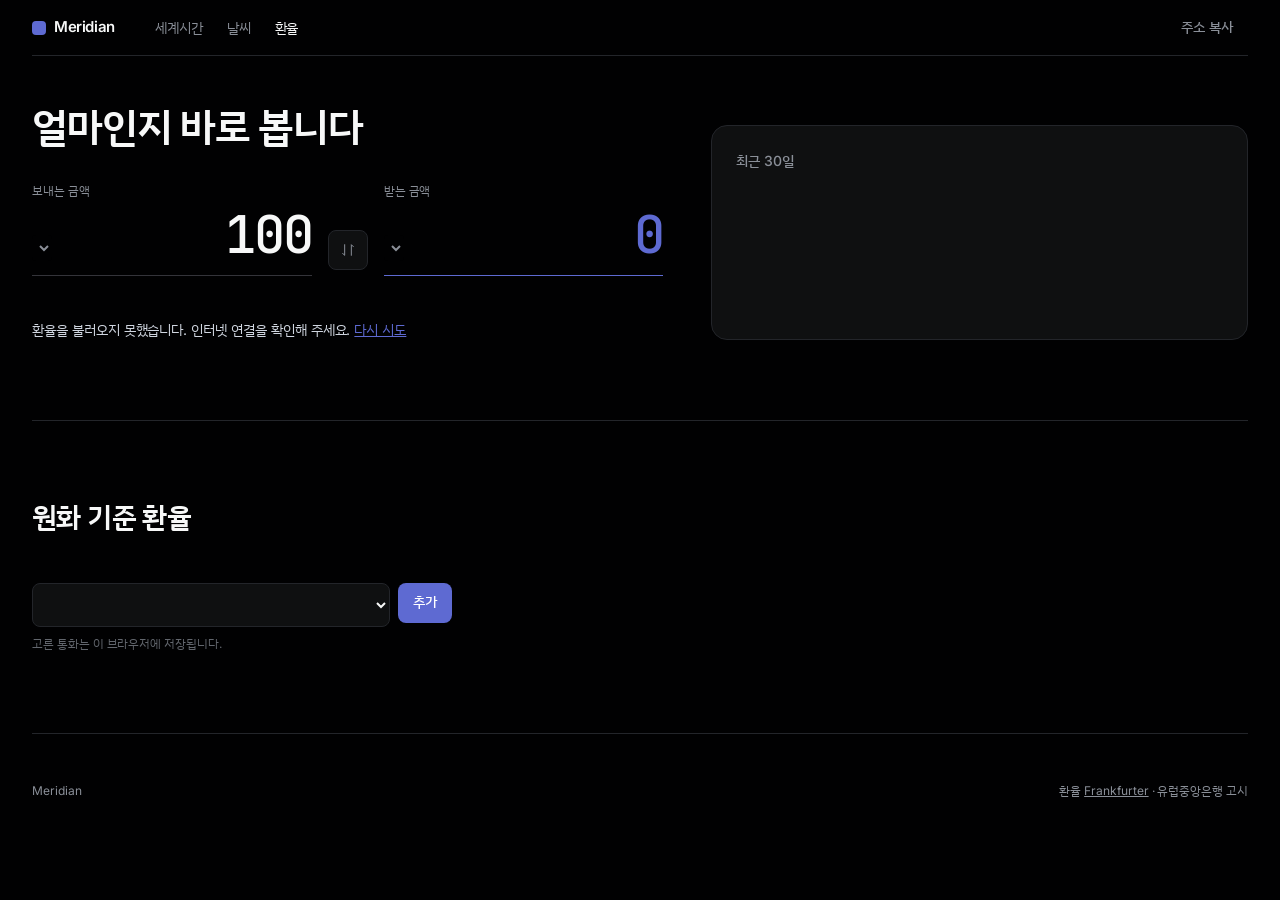
==== exchange.html @ f5de19d2 "Add weather and exchange pages, rebuild world clock on DESIGN.md Turn the single-file world clock in" ====
<!doctype html>
<html lang="ko">
<head>
<meta charset="utf-8">
<meta name="viewport" content="width=device-width, initial-scale=1">
<title>환율 · Meridian</title>
<meta name="description" content="원화 기준 환율과 통화 변환. 유럽중앙은행 고시 기준.">
<meta name="color-scheme" content="dark">
<meta name="theme-color" content="#010102">
<link rel="preconnect" href="https://api.frankfurter.dev" crossorigin>
<link rel="preconnect" href="https://fonts.googleapis.com">
<link rel="preconnect" href="https://fonts.gstatic.com" crossorigin>
<link href="https://fonts.googleapis.com/css2?family=Inter:wght@400;500;600&family=JetBrains+Mono:wght@400;500&family=IBM+Plex+Sans+KR:wght@400;500;600&display=swap" rel="stylesheet">
<link rel="stylesheet" href="meridian.css">
</head>
<body>
<div id="chrome"></div>

<main id="main">
  <div class="wrap">
    <div class="fx-hero fx-split">

      <section aria-labelledby="convHeading">
        <h1 class="t-display" id="convHeading" style="max-width:14ch">얼마인지 바로 봅니다</h1>

        <div class="conv" style="margin-top:var(--sp-xl)">
          <div>
            <label class="field-label" for="fromAmt">보내는 금액</label>
            <div class="leg-field">
              <select id="fromCur" aria-label="보내는 통화"></select>
              <input class="amt mono" id="fromAmt" name="fromAmount" autocomplete="off" spellcheck="false" inputmode="decimal" value="100" aria-labelledby="convHeading">
            </div>
          </div>
          <button type="button" class="swap" id="swap" aria-label="통화 서로 바꾸기"></button>
          <div>
            <label class="field-label" for="toAmt">받는 금액</label>
            <div class="leg-field is-out">
              <select id="toCur" aria-label="받는 통화"></select>
              <input class="amt mono" id="toAmt" name="toAmount" autocomplete="off" spellcheck="false" inputmode="decimal" value="0" aria-label="변환 결과">
            </div>
          </div>
        </div>

        <p class="fx-rate" id="rateLine" aria-live="polite"><span class="skeleton">환율을 불러오는 중…</span></p>
        <p class="fx-asof" id="asOf">&nbsp;</p>
        <p class="error" id="fxError" role="alert" hidden></p>
      </section>

      <section class="trend" aria-labelledby="trendHeading">
        <div class="trend-head">
          <h2 id="trendHeading">최근 30일 <span id="trendPair"></span></h2>
          <span class="trend-now mono" id="trendNow"></span>
        </div>
        <svg id="trendSvg" viewBox="0 0 300 120" preserveAspectRatio="none" role="img"
             aria-labelledby="trendHeading" aria-describedby="trendDesc">
          <polyline id="trendLine" points=""></polyline>
        </svg>
        <p id="trendDesc" class="t-caption" hidden></p>
        <div class="trend-axis"><span id="trendFrom"></span><span id="trendTo"></span></div>
      </section>

    </div>
  </div>

  <div class="wrap">
    <section class="section" aria-labelledby="tableHeading">
      <h2 class="t-headline" id="tableHeading">원화 기준 환율</h2>
      <div class="fx-grid" id="grid"></div>
      <form class="add-row" id="addForm" style="max-width:420px">
        <label class="field-label" for="addCur" hidden>통화 코드</label>
        <select class="input" id="addCur"></select>
        <button type="submit" class="btn btn-primary">추가</button>
      </form>
      <p class="add-hint">고른 통화는 이 브라우저에 저장됩니다.</p>
    </section>
  </div>
</main>

<div id="pagefoot"></div>

<script src="meridian.js"></script>
<script>
(function () {
  'use strict';
  var $ = function (id) { return document.getElementById(id); };

  document.getElementById('chrome').innerHTML = M.nav('환율');
  document.getElementById('pagefoot').innerHTML =
    M.foot('환율 <a href="https://frankfurter.dev/">Frankfurter</a> · 유럽중앙은행 고시');
  $('navActions').innerHTML =
    '<button type="button" class="btn btn-tertiary" id="copyUrl">주소 복사</button>';
  $('swap').innerHTML = M.icon('swap', 16);

  var API = 'https://api.frankfurter.dev/v1/';

  var params = new URLSearchParams(location.search);
  var fromUrl = params.get('v');
  var picks;
  if (fromUrl) {
    picks = fromUrl.split(',').map(function (s) { return s.trim().toUpperCase(); })
                   .filter(function (s) { return /^[A-Z]{3}$/.test(s) && s !== 'KRW'; });
    if (picks.length) M.save('currencies', picks);
  }
  if (!picks || !picks.length) picks = M.load('currencies', M.DEFAULT_CURRENCIES).slice();

  var krwPer = {};   // 통화 1단위당 원화
  var series = {};   // 통화별 30일 시계열 [[날짜, 원화], ...]
  var asOfDate = '';
  var available = [];

  function name(code) { return M.CURRENCY_NAMES[code] || code; }
  function unit(code) { return M.PER_100[code] ? 100 : 1; }
  function label(code) { return name(code) + (M.PER_100[code] ? ' 100' : ''); }

  /* ---------- 변환 ---------- */
  function convert(amount, from, to) {
    var a = from === 'KRW' ? 1 : krwPer[from];
    var b = to === 'KRW' ? 1 : krwPer[to];
    if (!a || !b) return null;
    return amount * a / b;
  }

  function recalc(source) {
    var from = $('fromCur').value, to = $('toCur').value;
    var src = source === 'to' ? $('toAmt') : $('fromAmt');
    var dst = source === 'to' ? $('fromAmt') : $('toAmt');
    var raw = parseFloat(String(src.value).replace(/[^0-9.\-]/g, ''));
    if (isNaN(raw)) { dst.value = ''; return; }
    var v = source === 'to' ? convert(raw, to, from) : convert(raw, from, to);
    if (v === null) return;
    dst.value = M.num(v, v >= 100 ? 0 : 2);
    updateRateLine();
  }

  function updateRateLine() {
    var from = $('fromCur').value, to = $('toCur').value;
    var one = convert(1, from, to);
    if (one === null) return;
    $('rateLine').innerHTML = '1 ' + from + ' = <b>' + M.num(one, M.rateDigits(one)) + '</b> ' + to;
    var p = asOfDate.split('-');
    $('asOf').textContent = '유럽중앙은행 ' + p[0] + '년 ' + (+p[1]) + '월 ' + (+p[2]) + '일 고시 기준';
  }

  /* ---------- 추이 ---------- */
  function drawTrend() {
    var from = $('fromCur').value, to = $('toCur').value;
    var code = from !== 'KRW' ? from : to;
    var rows = series[code];
    $('trendPair').textContent = code + ' / KRW';
    $('trendPair').setAttribute('translate', 'no');
    if (!rows || rows.length < 2) {
      $('trendLine').setAttribute('points', '');
      $('trendNow').textContent = '';
      $('trendFrom').textContent = '';
      $('trendTo').textContent = '';
      $('trendDesc').textContent = code + ' 의 과거 자료가 없습니다.';
      return;
    }
    var vals = rows.map(function (r) { return r[1] * unit(code); });
    $('trendLine').setAttribute('points', M.polyline(vals, 300, 116));
    $('trendNow').textContent = M.num(vals[vals.length - 1], 2);
    $('trendFrom').textContent = rows[0][0].slice(5).replace('-', '.');
    $('trendTo').textContent = rows[rows.length - 1][0].slice(5).replace('-', '.');
    $('trendDesc').textContent = code + ' 대비 원화, ' + rows[0][0] + ' 부터 ' +
      rows[rows.length - 1][0] + ' 까지. 최고 ' + M.num(Math.max.apply(null, vals), 2) +
      ', 최저 ' + M.num(Math.min.apply(null, vals), 2) + '.';
  }

  /* ---------- 카드 ---------- */
  function renderGrid() {
    var lead = $('fromCur').value;
    $('grid').innerHTML = picks.map(function (code) {
      var per = krwPer[code];
      if (!per) return '';
      var v = per * unit(code);
      var rows = series[code] || [];
      var first = rows.length ? rows[0][1] * unit(code) : null;
      var delta = first ? ((v - first) / first * 100) : null;
      var spark = rows.length > 1
        ? '<svg viewBox="0 0 160 40" preserveAspectRatio="none" aria-hidden="true">' +
          '<polyline points="' + M.polyline(rows.map(function (r) { return r[1]; }), 160, 38) + '"/></svg>'
        : '';
      return '<article class="fx-card' + (code === lead ? ' is-lead' : '') + '">' +
        '<div class="top">' +
          '<span class="code" translate="no">' + code + '</span>' +
          '<span class="delta">' + (delta === null ? '' :
            (delta > 0 ? '+' : '') + delta.toFixed(2) + '%') + '</span>' +
        '</div>' +
        '<p class="nm">' + M.escapeHtml(label(code)) + '</p>' +
        '<p class="val">' + M.num(v, 2) + '</p>' +
        '<p class="prev">' + (first === null ? '&nbsp;' : '30일 전 ' + M.num(first, 2)) + '</p>' +
        spark +
        '<button type="button" class="rail-remove" data-remove="' + code +
          '" aria-label="' + code + ' 삭제">' + M.icon('close', 15) + '</button>' +
      '</article>';
    }).join('');
  }

  /* ---------- 선택 목록 ---------- */
  function fillSelects() {
    var all = available.slice();
    if (all.indexOf('KRW') === -1) all.push('KRW');
    all.sort();
    var opts = all.map(function (c) {
      return '<option value="' + c + '">' + c + '</option>';
    }).join('');
    $('fromCur').innerHTML = opts;
    $('toCur').innerHTML = opts;
    $('fromCur').value = picks[0] || 'USD';
    $('toCur').value = 'KRW';

    $('addCur').innerHTML = all.filter(function (c) {
      return c !== 'KRW' && picks.indexOf(c) === -1;
    }).map(function (c) {
      return '<option value="' + c + '">' + c + ' · ' + M.escapeHtml(name(c)) + '</option>';
    }).join('');
  }

  function refreshAll() {
    updateRateLine();
    recalc('from');
    drawTrend();
    renderGrid();
  }

  /* ---------- 이벤트 ---------- */
  $('fromAmt').addEventListener('input', function () { recalc('from'); });
  $('toAmt').addEventListener('input', function () { recalc('to'); });
  $('fromCur').addEventListener('change', function () { recalc('from'); drawTrend(); renderGrid(); });
  $('toCur').addEventListener('change', function () { recalc('from'); drawTrend(); });

  $('swap').addEventListener('click', function () {
    var f = $('fromCur').value;
    $('fromCur').value = $('toCur').value;
    $('toCur').value = f;
    recalc('from'); drawTrend(); renderGrid();
  });

  $('addForm').addEventListener('submit', function (e) {
    e.preventDefault();
    var code = $('addCur').value;
    if (!code || picks.indexOf(code) !== -1) return;
    picks.push(code);
    M.save('currencies', picks);
    loadSeries().then(function () { renderGrid(); fillAddSelect(); });
  });

  $('grid').addEventListener('click', function (e) {
    var btn = e.target.closest('[data-remove]');
    if (!btn) return;
    picks = picks.filter(function (c) { return c !== btn.getAttribute('data-remove'); });
    M.save('currencies', picks);
    renderGrid();
    fillAddSelect();
  });

  function fillAddSelect() {
    var all = available.slice().sort();
    $('addCur').innerHTML = all.filter(function (c) {
      return c !== 'KRW' && picks.indexOf(c) === -1;
    }).map(function (c) {
      return '<option value="' + c + '">' + c + ' · ' + M.escapeHtml(name(c)) + '</option>';
    }).join('');
  }

  $('copyUrl').addEventListener('click', function () {
    var url = location.origin + location.pathname + '?v=' + picks.join(',');
    var btn = this;
    navigator.clipboard.writeText(url).then(function () {
      var old = btn.textContent;
      btn.textContent = '복사했습니다';
      setTimeout(function () { btn.textContent = old; }, 1600);
    }, function () { window.prompt('아래 주소를 복사하세요', url); });
  });

  /* ---------- 로딩 ---------- */
  function iso(d) { return d.toISOString().slice(0, 10); }

  function loadSeries() {
    var end = new Date();
    var begin = new Date(end.getTime() - 30 * 86400000);
    var syms = picks.join(',');
    if (!syms) return Promise.resolve();
    /* ECB 원본 기준통화는 EUR 이다. base=KRW 로 받으면 0.00072 처럼 유효숫자가
       두 자리로 잘려 역수를 취할 때 값이 튀고 그래프가 계단처럼 끊긴다. */
    return M.getJSON(API + iso(begin) + '..' + iso(end) +
                     '?base=EUR&symbols=KRW,' + syms)
      .then(function (d) {
        series = {};
        Object.keys(d.rates).sort().forEach(function (date) {
          var row = d.rates[date];
          var krw = row.KRW;
          if (!krw) return;
          picks.forEach(function (code) {
            var v = (code === 'EUR') ? 1 : row[code];
            if (!v) return;
            (series[code] = series[code] || []).push([date, krw / v]);
          });
        });
      })
      .catch(function () { series = {}; });
  }

  function start() {
    $('fxError').hidden = true;
    Promise.all([
      M.getJSON(API + 'currencies'),
      M.getJSON(API + 'latest?base=EUR')
    ]).then(function (res) {
      available = Object.keys(res[0]);
      asOfDate = res[1].date;
      var eur = res[1].rates, krw = eur.KRW;
      if (!krw) throw new Error('KRW 없음');
      krwPer = { EUR: krw };
      Object.keys(eur).forEach(function (code) {
        if (code !== 'KRW') krwPer[code] = krw / eur[code];
      });
      picks = picks.filter(function (c) { return krwPer[c]; });
      if (!picks.length) picks = M.DEFAULT_CURRENCIES.filter(function (c) { return krwPer[c]; });
      fillSelects();
      fillAddSelect();
      return loadSeries();
    }).then(function () {
      refreshAll();
    }).catch(function () {
      $('fxError').hidden = false;
      $('fxError').innerHTML = '환율을 불러오지 못했습니다. 인터넷 연결을 확인해 주세요. ' +
        '<button type="button" id="retry">다시 시도</button>';
      $('rateLine').textContent = '';
      $('retry').addEventListener('click', start);
    });
  }

  start();
})();
</script>
</body>
</html>
---- meridian.css ----
/* Meridian — 세계시간 · 날씨 · 환율
   Tokens transcribed from DESIGN.md (Linear-design-analysis, version alpha).
   Dark canvas only: DESIGN.md documents no light theme. */

:root{
  /* colors */
  --primary:#5e6ad2; --on-primary:#ffffff; --primary-hover:#828fff; --primary-focus:#5e69d1;
  --ink:#f7f8f8; --ink-muted:#d0d6e0; --ink-subtle:#8a8f98; --ink-tertiary:#62666d;
  --canvas:#010102; --surface-1:#0f1011; --surface-2:#141516; --surface-3:#18191a;
  --hairline:#23252a; --hairline-strong:#34343a; --hairline-tertiary:#3e3e44;

  /* radius */
  --r-xs:4px; --r-sm:6px; --r-md:8px; --r-lg:12px; --r-xl:16px; --r-pill:9999px;

  /* spacing */
  --sp-xxs:4px; --sp-xs:8px; --sp-sm:12px; --sp-md:16px; --sp-lg:24px;
  --sp-xl:32px; --sp-xxl:48px; --sp-section:80px;

  /* type */
  --sans:"Inter","IBM Plex Sans KR",-apple-system,BlinkMacSystemFont,"Segoe UI",
         "Apple SD Gothic Neo","Malgun Gothic",Roboto,sans-serif;
  --mono:"JetBrains Mono",ui-monospace,"SF Mono",Menlo,Consolas,monospace;

  --z-nav:10;
}

*,*::before,*::after{box-sizing:border-box}
[hidden]{display:none !important}
html{
  -webkit-text-size-adjust:100%;
  color-scheme:dark;                 /* 네이티브 컨트롤과 스크롤바를 어둡게 */
  scroll-behavior:smooth;
}
@media (prefers-reduced-motion: reduce){html{scroll-behavior:auto}}
body{
  margin:0;background:var(--canvas);color:var(--ink);
  font-family:var(--sans);font-size:16px;line-height:1.5;letter-spacing:-.05px;
  -webkit-font-smoothing:antialiased;-moz-osx-font-smoothing:grayscale;
}
h1,h2,h3,p{margin:0}
button,input,select{font:inherit;color:inherit}
button,a,input,select,[role="button"]{
  touch-action:manipulation;
  -webkit-tap-highlight-color:rgba(94,106,210,.24);
}

:focus-visible{
  outline:2px solid var(--primary-focus);outline-offset:2px;border-radius:var(--r-xs);
}

/* 고정 헤더에 제목이 가리지 않도록 */
h1,h2,h3,section[id],[id]{scroll-margin-top:72px}

/* 긴 도시 이름과 통화 이름이 칸을 밀어내지 않게 */
.rail-name,.wx-card .nm,.fx-card .nm,.ref-city{overflow-wrap:anywhere}

.skip{
  position:absolute;left:-9999px;top:0;background:var(--surface-2);color:var(--ink);
  padding:10px 14px;border-radius:var(--r-md);z-index:100;
}
.skip:focus{left:var(--sp-xl);top:var(--sp-xs)}

.wrap{
  max-width:1280px;margin:0 auto;
  padding-inline:max(var(--sp-xl), env(safe-area-inset-left), env(safe-area-inset-right));
}

/* 화면에서는 숨기고 보조기기에는 읽히는 제목 */
.sr-only{
  position:absolute;width:1px;height:1px;padding:0;margin:-1px;
  overflow:hidden;clip:rect(0 0 0 0);white-space:nowrap;border:0;
}

/* ---------- type scale (DESIGN.md typography tokens) ---------- */
.t-display{font-size:40px;font-weight:600;line-height:1.15;letter-spacing:-1px;text-wrap:balance}
.t-headline{font-size:28px;font-weight:600;line-height:1.2;letter-spacing:-.6px;text-wrap:balance}
.t-card{font-size:22px;font-weight:500;line-height:1.25;letter-spacing:-.4px;text-wrap:balance}
.t-lead{font-size:18px;font-weight:400;line-height:1.5;letter-spacing:-.1px;color:var(--ink-muted)}
.t-body-sm{font-size:14px;line-height:1.5;color:var(--ink-subtle)}
.t-caption{font-size:12px;line-height:1.4;color:var(--ink-subtle)}
.mono{font-family:var(--mono);font-variant-numeric:tabular-nums}
.measure{max-width:56ch}

/* ---------- nav (top-nav: 56px, canvas, single line) ---------- */
.nav{
  height:56px;display:flex;align-items:center;gap:var(--sp-lg);
  border-bottom:1px solid var(--hairline);font-size:14px;
  position:sticky;top:0;background:var(--canvas);z-index:var(--z-nav);
}
.brand{
  display:flex;align-items:center;gap:var(--sp-xs);
  font-weight:600;font-size:15px;letter-spacing:-.4px;text-decoration:none;color:var(--ink);
}
.brand span{width:14px;height:14px;border-radius:var(--r-xs);background:var(--primary);display:block}
.nav-links{display:flex;gap:var(--sp-lg);margin-left:var(--sp-md)}
.nav-links a{color:var(--ink-subtle);text-decoration:none;padding:4px 0}
.nav-links a:hover{color:var(--ink-muted)}
.nav-links a[aria-current="page"]{color:var(--ink)}
.nav-actions{margin-left:auto;display:flex;gap:var(--sp-xs);align-items:center}

/* ---------- buttons ---------- */
.btn{
  display:inline-flex;align-items:center;justify-content:center;gap:6px;
  font-size:14px;font-weight:500;line-height:1.2;white-space:nowrap;
  min-height:40px;padding:8px 14px;border-radius:var(--r-md);
  border:1px solid transparent;background:none;cursor:pointer;
  transition:background-color .15s ease,border-color .15s ease,color .15s ease;
}
.btn:active{transform:translateY(1px)}
.btn-primary{background:var(--primary);color:var(--on-primary)}
.btn-primary:hover{background:var(--primary-hover)}
.btn-secondary{background:var(--surface-1);color:var(--ink);border-color:var(--hairline)}
.btn-secondary:hover{background:var(--surface-2);border-color:var(--hairline-strong)}
.btn-tertiary{color:var(--ink-subtle)}
.btn-tertiary:hover{color:var(--ink)}
.btn:disabled{color:var(--ink-tertiary);cursor:default;background:var(--surface-1)}
.btn-icon{min-height:40px;width:40px;padding:0}

/* ---------- surfaces ---------- */
.panel{background:var(--surface-1);border:1px solid var(--hairline);border-radius:var(--r-xl);padding:var(--sp-lg)}
.card{background:var(--surface-1);border:1px solid var(--hairline);border-radius:var(--r-lg);padding:var(--sp-lg)}
.badge{
  display:inline-block;background:var(--surface-2);color:var(--ink-muted);
  font-size:12px;line-height:1.4;border-radius:var(--r-pill);padding:3px 10px;
}

/* one 80px rhythm; the rule IS the section boundary, never doubled up */
.section{padding:var(--sp-section) 0;border-top:1px solid var(--hairline)}
.section > h2{margin-bottom:var(--sp-lg)}

/* ---------- inputs ---------- */
.field-label{display:block;font-size:12px;color:var(--ink-subtle);margin-bottom:var(--sp-xs)}
.input{
  width:100%;background:var(--surface-1);color:var(--ink);
  border:1px solid var(--hairline);border-radius:var(--r-md);
  padding:10px 12px;min-height:44px;
}
.input::placeholder{color:var(--ink-tertiary)}
.input:focus-visible{border-color:var(--hairline-strong);outline:2px solid var(--primary-focus);outline-offset:1px}

/* ---------- states ---------- */
.state{color:var(--ink-subtle);font-size:14px}
.state[hidden]{display:none}
.error{color:var(--ink-muted);font-size:14px}
.error a,.error button{color:var(--primary);text-decoration:underline;background:none;border:none;cursor:pointer;padding:0;font-size:inherit}

.skeleton{
  background:var(--surface-2);border-radius:var(--r-xs);
  color:transparent;display:inline-block;min-width:3ch;
}
@media (prefers-reduced-motion: no-preference){
  .skeleton{animation:pulse 1.4s ease-in-out infinite}
  @keyframes pulse{0%,100%{opacity:.45}50%{opacity:.8}}
}

.reveal{opacity:0}
@media (prefers-reduced-motion: no-preference){
  .reveal{animation:rise .45s cubic-bezier(.16,1,.3,1) forwards}
  @keyframes rise{from{opacity:0;transform:translateY(8px)}to{opacity:1;transform:none}}
}
@media (prefers-reduced-motion: reduce){
  .reveal{opacity:1;animation:none}
  *{transition-duration:.01ms !important}
}

/* ---------- footer ---------- */
.foot{
  border-top:1px solid var(--hairline);padding:var(--sp-xxl) 0;
  display:flex;gap:var(--sp-lg);flex-wrap:wrap;align-items:center;
  color:var(--ink-subtle);font-size:12px;
}
.foot a{color:var(--ink-subtle)}
.foot a:hover{color:var(--ink)}
.foot .src{margin-left:auto}

/* ---------- shared: city chips / remove ---------- */
.chiprow{display:flex;flex-wrap:wrap;gap:var(--sp-xs);align-items:center}
.chip{
  display:inline-flex;align-items:center;gap:6px;background:var(--surface-1);
  border:1px solid var(--hairline);border-radius:var(--r-pill);
  padding:5px 6px 5px 12px;font-size:13px;color:var(--ink-muted);min-height:34px;
}
.chip button{
  width:22px;height:22px;border:none;background:none;color:var(--ink-tertiary);
  border-radius:var(--r-pill);cursor:pointer;line-height:1;display:grid;place-items:center;
}
.chip button:hover{color:var(--ink);background:var(--surface-3)}

/* =========================================================
   world time
   ========================================================= */
.hero{padding:var(--sp-xxl) 0 var(--sp-section)}
/* 시계 띠: 왼쪽 시각, 오른쪽 시간 이동. 아래로 도시 패널이 폭 전체를 쓴다. */
.clockbar{
  display:grid;grid-template-columns:minmax(0,1fr) minmax(0,1fr);
  gap:var(--sp-xxl);align-items:end;padding-bottom:var(--sp-xl);
}
.clockbar > section{min-width:0}

.ref-city{font-size:15px;font-weight:500;color:var(--ink-subtle);margin-bottom:var(--sp-sm)}
.clock{
  font-family:var(--mono);font-weight:500;font-variant-numeric:tabular-nums;
  font-size:clamp(60px,8.5vw,104px);line-height:1;letter-spacing:-.05em;margin:0;
}
.clock .sec{font-size:.36em;letter-spacing:-.02em;color:var(--ink-subtle);margin-left:.12em}
.hero-meta{margin-top:var(--sp-lg);display:flex;gap:var(--sp-md);align-items:center;flex-wrap:wrap}
.hero-meta .date{font-size:18px;color:var(--ink-muted)}

.shift{padding-bottom:var(--sp-xs)}
.shift-head{display:flex;align-items:baseline;justify-content:space-between;gap:var(--sp-md)}
.shift-head h2{font-size:14px;font-weight:500;color:var(--ink-subtle)}
/* 한글이 섞이므로 본문 글꼴을 쓴다. mono 는 한글 글리프가 없어 자간이 벌어진다. */
.shift-val{
  display:block;font-size:26px;font-weight:500;line-height:1.25;letter-spacing:-.5px;
  font-variant-numeric:tabular-nums;color:var(--ink-subtle);margin-top:var(--sp-xs);
}
.shift-val.moved{color:var(--primary)}
.shift-reset{
  font-size:13px;color:var(--primary);background:none;border:none;cursor:pointer;
  padding:4px 6px;border-radius:var(--r-sm);
}
.shift-reset:hover:not([disabled]){background:var(--surface-1)}
.shift-reset[disabled]{color:var(--ink-tertiary);cursor:default}

.slider{position:relative;margin-top:var(--sp-md);padding:6px 0}
.slider input[type=range]{
  -webkit-appearance:none;appearance:none;width:100%;height:32px;
  background:transparent;cursor:pointer;display:block;margin:0;
}
.slider input::-webkit-slider-runnable-track{height:1px;background:var(--hairline-strong)}
.slider input::-moz-range-track{height:1px;background:var(--hairline-strong)}
.slider input::-webkit-slider-thumb{
  -webkit-appearance:none;width:14px;height:14px;border-radius:var(--r-pill);
  background:var(--primary);border:none;margin-top:-6.5px;
}
.slider input::-moz-range-thumb{
  width:14px;height:14px;border-radius:var(--r-pill);background:var(--primary);border:none;
}
.slider-ticks{
  display:flex;justify-content:space-between;margin-top:var(--sp-xs);
  font-family:var(--mono);font-size:11px;color:var(--ink-tertiary);
}

/* city rail: 두 열로 깔아 패널이 세로로 길어지지 않게 한다 */
.rail{display:grid;grid-template-columns:repeat(2,minmax(0,1fr));column-gap:var(--sp-xl)}
.rail-row{padding:var(--sp-md) 0;border-bottom:1px solid var(--hairline);min-width:0}
.rail-row:nth-child(-n+2){padding-top:var(--sp-xxs)}
.rail-head{display:flex;align-items:baseline;justify-content:space-between;gap:var(--sp-md)}
.rail-name{font-size:16px;font-weight:500}
.rail-off{font-size:13px;color:var(--ink-subtle);margin-top:3px}
.rail-time{font-family:var(--mono);font-size:22px;font-variant-numeric:tabular-nums;text-align:right}
.rail-day{font-size:12px;color:var(--ink-tertiary);text-align:right;margin-top:3px}
.rail-row.is-ref .rail-name,.rail-row.is-ref .rail-off{color:var(--primary)}
.rail-row .rail-remove{
  width:26px;height:26px;border:none;background:none;color:var(--ink-tertiary);
  border-radius:var(--r-sm);cursor:pointer;opacity:0;transition:opacity .15s ease;
  display:grid;place-items:center;flex:none;
}
.rail-row:hover .rail-remove,.rail-remove:focus-visible{opacity:1}
.rail-remove:hover{color:var(--ink);background:var(--surface-3)}

/* day/night band: 24 real hour cells, sunrise/sunset derived */
.band{display:flex;gap:2px;margin-top:var(--sp-sm)}
.band i{flex:1;height:6px;border-radius:2px;background:#191b1f}
.band i.day{background:#6b7078}
.band i.now{background:var(--primary)}
.band-legend{
  display:flex;justify-content:space-between;margin-top:6px;
  font-size:11px;color:var(--ink-tertiary);
}
.band-legend .mono{font-size:11px}

.add-row{display:flex;gap:var(--sp-xs);align-items:flex-start;margin-top:var(--sp-lg)}
.add-row .input{flex:1}
.add-hint{font-size:12px;color:var(--ink-tertiary);margin-top:var(--sp-xs)}

/* =========================================================
   weather
   ========================================================= */
.wx-hero{padding:var(--sp-xxl) 0 var(--sp-xl)}
.wx-top{display:flex;align-items:center;gap:var(--sp-xl);flex-wrap:wrap}
.wx-temp{
  font-family:var(--mono);font-weight:500;font-variant-numeric:tabular-nums;
  font-size:clamp(60px,8vw,104px);line-height:1;letter-spacing:-.075em;margin:0;
}
.wx-temp .deg{font-size:.46em;color:var(--ink-subtle);letter-spacing:-.02em}
.wx-cond{font-size:28px;font-weight:600;letter-spacing:-.6px}
.wx-place{font-size:15px;color:var(--ink-subtle);margin-top:6px}
.wx-icon{color:var(--ink-muted);flex:none}

.wx-facts{
  display:grid;grid-template-columns:repeat(auto-fit,minmax(120px,1fr));
  gap:var(--sp-lg);margin-top:var(--sp-xl);padding-top:var(--sp-lg);
  border-top:1px solid var(--hairline);
}
.wx-facts dt{font-size:12px;color:var(--ink-subtle)}
.wx-facts dd{font-family:var(--mono);font-size:20px;margin:6px 0 0}

.hours{
  display:flex;gap:var(--sp-xs);overflow-x:auto;padding-bottom:var(--sp-xs);
  scroll-snap-type:x proximity;overscroll-behavior-x:contain;
}
.hour{
  flex:1 0 84px;scroll-snap-align:start;background:var(--surface-1);
  border:1px solid var(--hairline);border-radius:var(--r-lg);
  padding:var(--sp-md) var(--sp-sm);text-align:center;
}
.hour .h{font-family:var(--mono);font-size:12px;color:var(--ink-subtle)}
.hour .i{margin:10px auto;display:block;color:var(--ink-muted)}
.hour .t{font-family:var(--mono);font-size:17px}
.hour.is-now{background:var(--surface-2);border-color:var(--hairline-strong)}
.hour.is-now .h{color:var(--primary)}

.wx-grid{display:grid;grid-template-columns:repeat(3,1fr);gap:var(--sp-md)}
.wx-card{
  background:var(--surface-1);border:1px solid var(--hairline);border-radius:var(--r-lg);
  padding:var(--sp-lg);display:flex;flex-direction:column;gap:var(--sp-md);min-height:168px;
}
.wx-card.span-2{grid-column:span 2}
.wx-card.span-3{grid-column:span 3}
.wx-card .row{display:flex;justify-content:space-between;align-items:flex-start;gap:var(--sp-md)}
.wx-card .nm{font-size:17px;font-weight:500}
.wx-card .sub{font-size:13px;color:var(--ink-subtle);margin-top:4px}
.wx-card .val{font-family:var(--mono);font-size:38px;line-height:1;letter-spacing:-.04em;margin-top:auto}
.wx-card .rng{font-size:13px;color:var(--ink-subtle);margin-top:var(--sp-xs)}

/* =========================================================
   exchange
   ========================================================= */
.fx-hero{padding:var(--sp-xxl) 0 var(--sp-section)}
.fx-split{display:grid;grid-template-columns:minmax(0,1fr) minmax(0,.85fr);gap:var(--sp-xxl);align-items:end}

.conv{display:grid;grid-template-columns:minmax(0,1fr) auto minmax(0,1fr);gap:var(--sp-md);align-items:end}
.leg-field{
  display:flex;align-items:baseline;gap:var(--sp-sm);
  border-bottom:1px solid var(--hairline-strong);padding-bottom:var(--sp-sm);
}
.leg-field select{
  font-family:var(--mono);font-size:15px;color:var(--ink-subtle);
  background-color:var(--canvas);border:none;border-radius:var(--r-xs);
  padding:2px 0;cursor:pointer;flex:none;
}
.leg-field select:hover{color:var(--ink)}
.leg-field select option{background-color:var(--surface-2);color:var(--ink)}
.leg-field .amt{
  font-family:var(--mono);font-size:clamp(34px,4.2vw,52px);font-weight:500;
  line-height:1.05;letter-spacing:-.04em;font-variant-numeric:tabular-nums;
  background:none;border:none;padding:0;width:100%;min-width:0;text-align:right;
}
/* outline 을 없애는 대신 밑줄을 액센트로 바꿔 초점을 드러낸다 */
.leg-field .amt:focus{outline:none}
.leg-field:focus-within{border-bottom-color:var(--primary-focus);box-shadow:0 1px 0 var(--primary-focus)}
.leg-field.is-out{border-bottom-color:var(--primary)}
.leg-field.is-out .amt{color:var(--primary)}
.swap{
  min-height:40px;width:40px;padding:0;border-radius:var(--r-md);
  background:var(--surface-1);border:1px solid var(--hairline);color:var(--ink-subtle);
  display:grid;place-items:center;cursor:pointer;margin-bottom:6px;
}
.swap:hover{color:var(--ink);border-color:var(--hairline-strong)}
.fx-rate{margin-top:var(--sp-lg);font-size:15px;color:var(--ink-muted)}
.fx-rate b{font-family:var(--mono);font-weight:500;color:var(--ink)}
.fx-asof{font-size:13px;color:var(--ink-tertiary);margin-top:6px}

.trend{background:var(--surface-1);border:1px solid var(--hairline);border-radius:var(--r-xl);padding:var(--sp-lg)}
.trend-head{display:flex;justify-content:space-between;align-items:baseline;gap:var(--sp-md)}
.trend-head h2{font-size:14px;font-weight:500;color:var(--ink-subtle)}
.trend-now{font-family:var(--mono);font-size:22px}
.trend svg{display:block;width:100%;height:120px;margin-top:var(--sp-md);padding:6px 0;overflow:visible}
.trend polyline{fill:none;stroke:var(--primary);stroke-width:1.5;stroke-linecap:round;stroke-linejoin:round;vector-effect:non-scaling-stroke}
.trend-axis{display:flex;justify-content:space-between;margin-top:var(--sp-xs);font-family:var(--mono);font-size:11px;color:var(--ink-tertiary)}

.fx-grid{display:grid;grid-template-columns:repeat(3,1fr);gap:var(--sp-md)}
.fx-card{position:relative;background:var(--surface-1);border:1px solid var(--hairline);border-radius:var(--r-lg);padding:var(--sp-lg)}
.fx-card .top{display:flex;justify-content:space-between;align-items:baseline;gap:var(--sp-xs)}
.fx-card .code{font-family:var(--mono);font-size:14px;color:var(--ink-subtle)}
.fx-card .delta{font-family:var(--mono);font-size:13px;color:var(--ink-subtle)}
.fx-card .nm{font-size:13px;color:var(--ink-tertiary);margin-top:4px}
.fx-card .val{font-family:var(--mono);font-size:30px;line-height:1.1;letter-spacing:-.04em;margin-top:var(--sp-md)}
.fx-card .prev{font-family:var(--mono);font-size:13px;color:var(--ink-subtle);margin-top:6px}
.fx-card svg{display:block;width:100%;height:40px;margin-top:var(--sp-md);overflow:visible}
.fx-card polyline{fill:none;stroke:var(--ink-tertiary);stroke-width:1.25;stroke-linecap:round;stroke-linejoin:round;vector-effect:non-scaling-stroke}
.fx-card.is-lead polyline{stroke:var(--primary)}
.fx-card .rail-remove{position:absolute;top:var(--sp-sm);right:var(--sp-sm);opacity:0}
.fx-card:hover .rail-remove,.fx-card .rail-remove:focus-visible{opacity:1}

/* =========================================================
   responsive
   ========================================================= */
@media (max-width:1024px){
  .wx-grid,.fx-grid{grid-template-columns:repeat(2,1fr)}
  .wx-card.span-2,.wx-card.span-3{grid-column:span 2}
}
@media (max-width:860px){
  .clockbar,.fx-split{grid-template-columns:1fr;gap:var(--sp-xl)}
  .clockbar{align-items:start}
  .rail{grid-template-columns:1fr;column-gap:0}
  .rail-row:nth-child(-n+2){padding-top:var(--sp-md)}
  .rail-row:first-child{padding-top:var(--sp-xxs)}
  .fx-split{align-items:stretch}
}
@media (max-width:768px){
  :root{--sp-section:56px}
  .wrap{padding-inline:max(var(--sp-md), env(safe-area-inset-left), env(safe-area-inset-right))}
  .nav{gap:var(--sp-sm)}
  .nav-links{margin-left:var(--sp-xs);gap:var(--sp-md)}
  .nav-actions .btn-tertiary{display:none}
  .t-display{font-size:30px;letter-spacing:-.6px}
  .t-headline{font-size:22px;letter-spacing:-.4px}
  .wx-grid,.fx-grid{grid-template-columns:1fr}
  .wx-card.span-2,.wx-card.span-3{grid-column:span 1}
  .wx-top{gap:var(--sp-md)}
  .wx-cond{font-size:22px}
  .conv{grid-template-columns:1fr;gap:var(--sp-lg)}
  .swap{margin:0;justify-self:start;transform:rotate(90deg)}
  .leg-field .amt{text-align:left}
  .hour{flex:0 0 76px}
  .foot{flex-direction:column;align-items:flex-start;gap:var(--sp-xs)}
  .foot .src{margin-left:0}
  /* 손가락으로 누르는 화면에서는 작은 버튼을 키운다 */
  .rail-remove{opacity:1 !important;width:40px;height:40px}
  .shift-reset{min-height:40px;display:inline-flex;align-items:center}
  .nav-links a{padding:10px 0}
}
@media (pointer: coarse){
  .rail-remove{opacity:1;width:40px;height:40px}
  .shift-reset{min-height:40px;display:inline-flex;align-items:center}
}
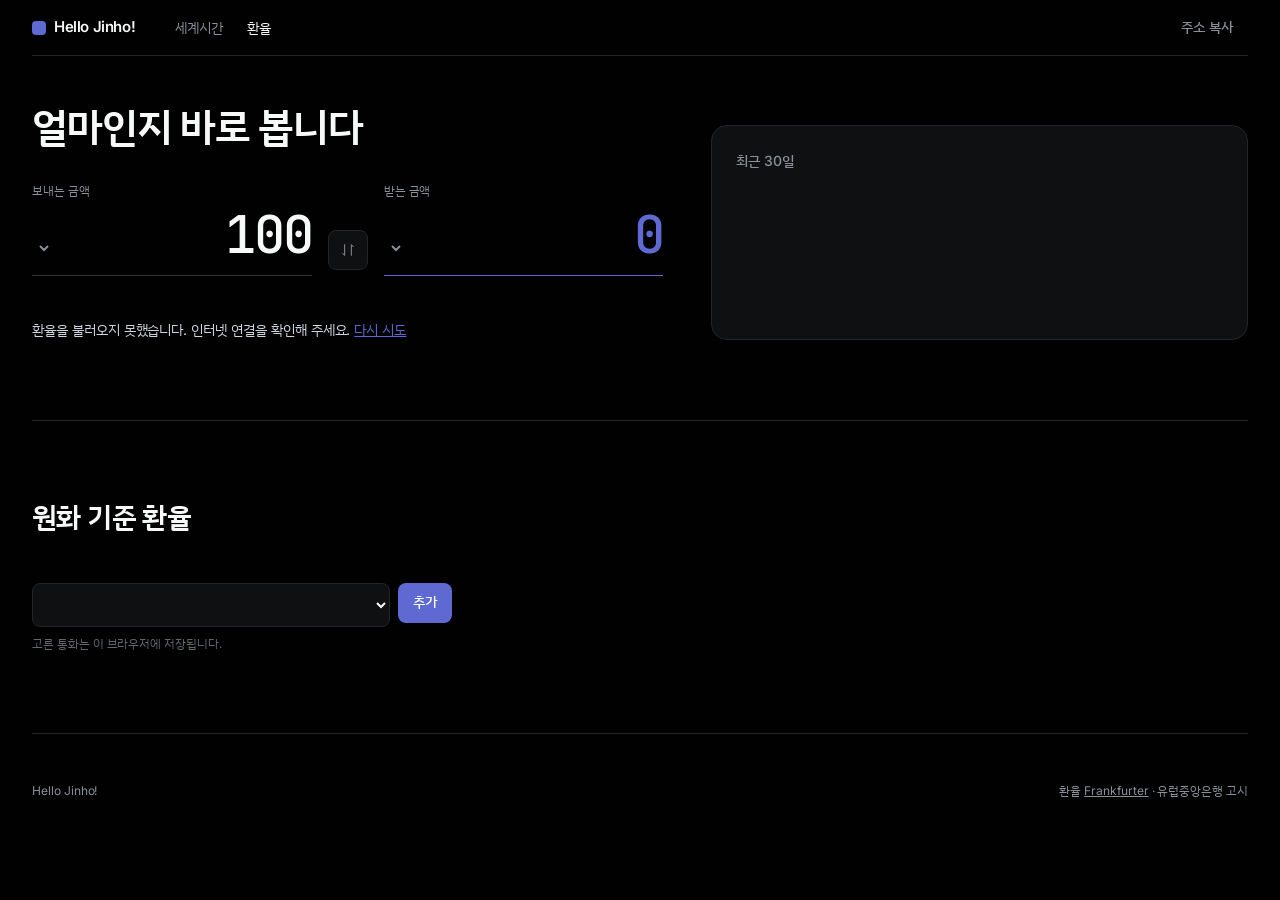
==== commit b08dd6d3: "Rename to Hello Jinho!, fold weather into the city list Drop the separate weather page. Each city ro" ====
--- a/exchange.html
+++ b/exchange.html
@@ -3,7 +3,7 @@
 <head>
 <meta charset="utf-8">
 <meta name="viewport" content="width=device-width, initial-scale=1">
-<title>환율 · Meridian</title>
+<title>환율 · Hello Jinho!</title>
 <meta name="description" content="원화 기준 환율과 통화 변환. 유럽중앙은행 고시 기준.">
 <meta name="color-scheme" content="dark">
 <meta name="theme-color" content="#010102">
--- a/meridian.css
+++ b/meridian.css
@@ -245,11 +245,23 @@
 .rail{display:grid;grid-template-columns:repeat(2,minmax(0,1fr));column-gap:var(--sp-xl)}
 .rail-row{padding:var(--sp-md) 0;border-bottom:1px solid var(--hairline);min-width:0}
 .rail-row:nth-child(-n+2){padding-top:var(--sp-xxs)}
-.rail-head{display:flex;align-items:baseline;justify-content:space-between;gap:var(--sp-md)}
+.rail-head{
+  display:grid;grid-template-columns:minmax(0,1fr) auto auto auto;
+  gap:var(--sp-md);align-items:start;
+}
 .rail-name{font-size:16px;font-weight:500}
 .rail-off{font-size:13px;color:var(--ink-subtle);margin-top:3px}
 .rail-time{font-family:var(--mono);font-size:22px;font-variant-numeric:tabular-nums;text-align:right}
 .rail-day{font-size:12px;color:var(--ink-tertiary);text-align:right;margin-top:3px}
+
+/* 도시별 날씨: 아이콘 + 기온 한 줄, 그 아래 상태 */
+.rail-wx{text-align:right;min-width:0}
+.rail-wx .line{display:flex;align-items:center;justify-content:flex-end;gap:6px}
+.rail-wx svg{color:var(--ink-subtle);flex:none}
+.rail-wx .tmp{
+  font-family:var(--mono);font-size:18px;font-variant-numeric:tabular-nums;color:var(--ink-muted);
+}
+.rail-wx .cond{font-size:12px;color:var(--ink-tertiary);margin-top:3px;overflow-wrap:anywhere}
 .rail-row.is-ref .rail-name,.rail-row.is-ref .rail-off{color:var(--primary)}
 .rail-row .rail-remove{
   width:26px;height:26px;border:none;background:none;color:var(--ink-tertiary);
@@ -418,6 +430,11 @@
   .foot{flex-direction:column;align-items:flex-start;gap:var(--sp-xs)}
   .foot .src{margin-left:0}
   /* 손가락으로 누르는 화면에서는 작은 버튼을 키운다 */
+  /* 좁은 화면: 이름과 시각을 위 줄, 날씨를 아래 줄로 내린다 */
+  .rail-head{grid-template-columns:minmax(0,1fr) auto auto;row-gap:var(--sp-xs)}
+  .rail-wx{grid-row:2;grid-column:1/-1;text-align:left;display:flex;align-items:center;gap:8px}
+  .rail-wx .line{justify-content:flex-start}
+  .rail-wx .cond{margin-top:0}
   .rail-remove{opacity:1 !important;width:40px;height:40px}
   .shift-reset{min-height:40px;display:inline-flex;align-items:center}
   .nav-links a{padding:10px 0}
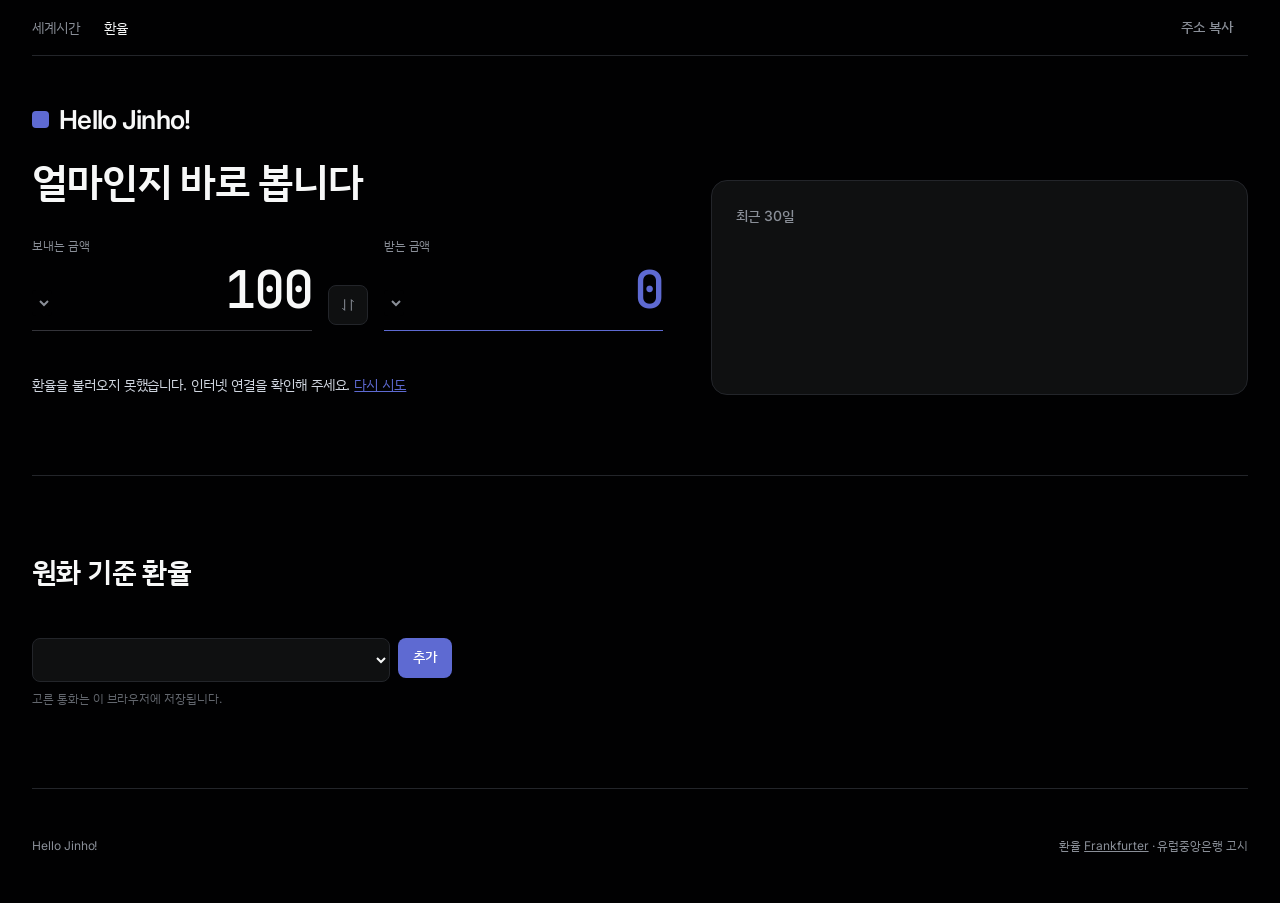
==== commit 94b77d44: "Move the brand out of the nav and above the page heading The wordmark now sits at the top of each pa" ====
--- a/exchange.html
+++ b/exchange.html
@@ -3,7 +3,7 @@
 <head>
 <meta charset="utf-8">
 <meta name="viewport" content="width=device-width, initial-scale=1">
-<title>환율 · Hello Jinho!</title>
+<title>Hello Jinho!</title>
 <meta name="description" content="원화 기준 환율과 통화 변환. 유럽중앙은행 고시 기준.">
 <meta name="color-scheme" content="dark">
 <meta name="theme-color" content="#010102">
@@ -21,6 +21,7 @@
     <div class="fx-hero fx-split">
 
       <section aria-labelledby="convHeading">
+        <div id="brand"></div>
         <h1 class="t-display" id="convHeading" style="max-width:14ch">얼마인지 바로 봅니다</h1>
 
         <div class="conv" style="margin-top:var(--sp-xl)">
@@ -85,6 +86,7 @@
   var $ = function (id) { return document.getElementById(id); };
 
   document.getElementById('chrome').innerHTML = M.nav('환율');
+  document.getElementById('brand').innerHTML = M.brandMark();
   document.getElementById('pagefoot').innerHTML =
     M.foot('환율 <a href="https://frankfurter.dev/">Frankfurter</a> · 유럽중앙은행 고시');
   $('navActions').innerHTML =
--- a/meridian.css
+++ b/meridian.css
@@ -8,6 +8,13 @@
   --ink:#f7f8f8; --ink-muted:#d0d6e0; --ink-subtle:#8a8f98; --ink-tertiary:#62666d;
   --canvas:#010102; --surface-1:#0f1011; --surface-2:#141516; --surface-3:#18191a;
   --hairline:#23252a; --hairline-strong:#34343a; --hairline-tertiary:#3e3e44;
+
+  /* 날씨 아이콘 색. 이전 버전 index.html 의 다크모드 팔레트를 이어받았다.
+     DESIGN.md 는 액센트 하나만 쓰라고 하지만, 날씨는 색이 곧 정보라
+     여기서만 예외를 둔다. UI 요소에는 쓰지 않는다. */
+  --wx-sun:#E9A83A; --wx-partly:#C9A25E; --wx-moon:#93A2B8;
+  --wx-cloud:#8B94A2; --wx-rain:#5AA3E0; --wx-snow:#9CC4E6;
+  --wx-storm:#D98C3A; --wx-mist:#7E8894;
 
   /* radius */
   --r-xs:4px; --r-sm:6px; --r-md:8px; --r-lg:12px; --r-xl:16px; --r-pill:9999px;
@@ -87,12 +94,16 @@
   border-bottom:1px solid var(--hairline);font-size:14px;
   position:sticky;top:0;background:var(--canvas);z-index:var(--z-nav);
 }
-.brand{
-  display:flex;align-items:center;gap:var(--sp-xs);
-  font-weight:600;font-size:15px;letter-spacing:-.4px;text-decoration:none;color:var(--ink);
-}
-.brand span{width:14px;height:14px;border-radius:var(--r-xs);background:var(--primary);display:block}
-.nav-links{display:flex;gap:var(--sp-lg);margin-left:var(--sp-md)}
+/* 브랜드: 내비게이션이 아니라 각 페이지 머리에 놓는다 */
+.brand-hero{
+  display:flex;align-items:center;gap:10px;
+  font-size:26px;font-weight:600;line-height:1.2;letter-spacing:-.7px;color:var(--ink);
+  margin-bottom:var(--sp-lg);
+}
+.brand-hero span{
+  width:17px;height:17px;border-radius:var(--r-xs);background:var(--primary);flex:none;
+}
+.nav-links{display:flex;gap:var(--sp-lg)}
 .nav-links a{color:var(--ink-subtle);text-decoration:none;padding:4px 0}
 .nav-links a:hover{color:var(--ink-muted)}
 .nav-links a[aria-current="page"]{color:var(--ink)}
@@ -241,6 +252,56 @@
   font-family:var(--mono);font-size:11px;color:var(--ink-tertiary);
 }
 
+/* ---------- 바로가기 (크롬 북마크바 자리) ---------- */
+.marks{margin-top:var(--sp-lg)}
+.marks-row{display:flex;flex-wrap:wrap;gap:6px;align-items:center}
+.mark-item{
+  position:relative;display:inline-flex;width:104px;   /* 폭을 하나로 통일 */
+  background:var(--surface-1);border:1px solid var(--hairline);
+  border-radius:var(--r-md);
+}
+.mark-item:hover{background:var(--surface-2);border-color:var(--hairline-strong)}
+.mark-item > a{
+  display:flex;align-items:center;gap:6px;flex:1;min-width:0;
+  padding:0 9px;min-height:32px;border-radius:var(--r-md);
+  color:var(--ink-muted);text-decoration:none;
+}
+.mark-item:hover > a{color:var(--ink)}
+.mark-item img{width:14px;height:14px;border-radius:3px;flex:none}
+.mark-item .letter{
+  width:14px;height:14px;border-radius:3px;flex:none;
+  background:var(--surface-3);color:var(--ink-subtle);
+  display:grid;place-items:center;font-size:9px;font-weight:600;text-transform:uppercase;
+}
+/* 글씨가 칸을 넘으면 스크립트가 크기를 줄인다. 그래도 넘치면 말줄임 */
+.mark-item .label{
+  min-width:0;flex:1;overflow:hidden;white-space:nowrap;text-overflow:ellipsis;
+  font-size:12px;line-height:1.2;
+}
+/* 삭제 버튼은 겹쳐 띄워 이름이 쓸 폭을 뺏지 않게 한다 */
+.mark-del{
+  position:absolute;right:3px;top:50%;transform:translateY(-50%);
+  width:20px;height:20px;padding:0;border:none;border-radius:var(--r-xs);
+  background:var(--surface-3);color:var(--ink-subtle);cursor:pointer;
+  display:grid;place-items:center;opacity:0;transition:opacity .15s ease;
+}
+.mark-item:hover .mark-del,.mark-del:focus-visible{opacity:1}
+.mark-del:hover{color:var(--ink);background:var(--hairline-strong)}
+
+.mark-add{
+  margin-left:auto;                                    /* 오른쪽 끝으로 */
+  width:34px;height:34px;padding:0;
+  display:inline-flex;align-items:center;justify-content:center;
+  background:none;border:1px dashed var(--hairline-strong);border-radius:var(--r-md);
+  color:var(--ink-subtle);cursor:pointer;
+}
+.mark-add:hover{color:var(--ink);border-color:var(--ink-tertiary)}
+
+.mark-form{display:flex;gap:var(--sp-xs);margin-top:var(--sp-xs);flex-wrap:wrap}
+.mark-form .input{min-height:40px;padding:8px 10px;font-size:14px}
+.mark-form .n{flex:0 1 130px}
+.mark-form .u{flex:1 1 200px;min-width:0}
+
 /* city rail: 두 열로 깔아 패널이 세로로 길어지지 않게 한다 */
 .rail{display:grid;grid-template-columns:repeat(2,minmax(0,1fr));column-gap:var(--sp-xl)}
 .rail-row{padding:var(--sp-md) 0;border-bottom:1px solid var(--hairline);min-width:0}
@@ -257,7 +318,17 @@
 /* 도시별 날씨: 아이콘 + 기온 한 줄, 그 아래 상태 */
 .rail-wx{text-align:right;min-width:0}
 .rail-wx .line{display:flex;align-items:center;justify-content:flex-end;gap:6px}
-.rail-wx svg{color:var(--ink-subtle);flex:none}
+.rail-wx svg{flex:none}
+
+/* 날씨별 아이콘 색 */
+.wx-clear{color:var(--wx-sun)}
+.wx-partly{color:var(--wx-partly)}
+.wx-moon{color:var(--wx-moon)}
+.wx-cloud{color:var(--wx-cloud)}
+.wx-rain{color:var(--wx-rain)}
+.wx-snow{color:var(--wx-snow)}
+.wx-storm{color:var(--wx-storm)}
+.wx-mist{color:var(--wx-mist)}
 .rail-wx .tmp{
   font-family:var(--mono);font-size:18px;font-variant-numeric:tabular-nums;color:var(--ink-muted);
 }
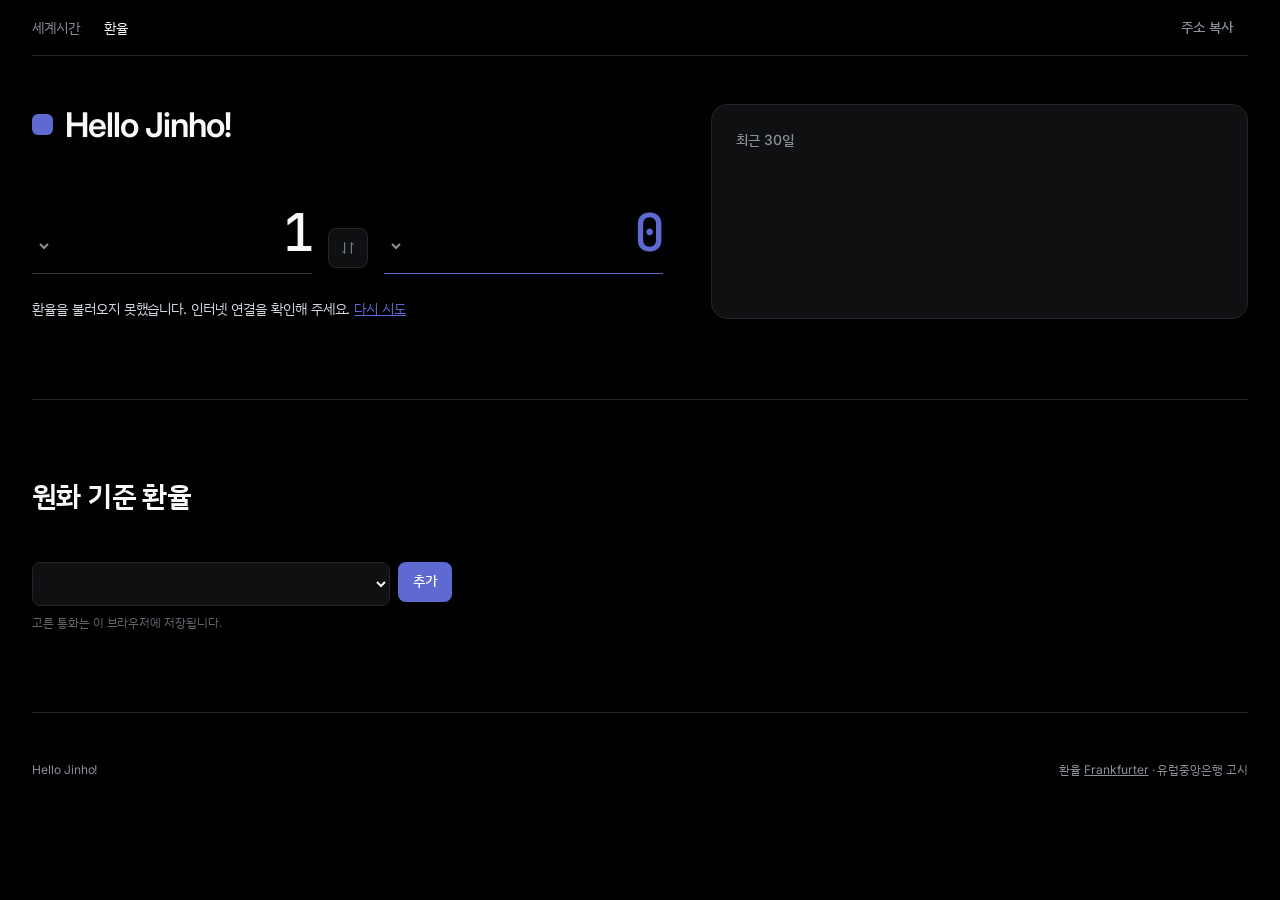
==== commit 1c78a9b0: "Enlarge the wordmark, strip redundant labels, default to 1 unit Start page: the wordmark grows to 34" ====
--- a/exchange.html
+++ b/exchange.html
@@ -22,28 +22,26 @@
 
       <section aria-labelledby="convHeading">
         <div id="brand"></div>
-        <h1 class="t-display" id="convHeading" style="max-width:14ch">얼마인지 바로 봅니다</h1>
-
-        <div class="conv" style="margin-top:var(--sp-xl)">
+        <h1 class="sr-only" id="convHeading">환율</h1>
+        <p class="ref-city" id="asOf">&nbsp;</p>
+
+        <div class="conv" style="margin-top:var(--sp-md)">
           <div>
-            <label class="field-label" for="fromAmt">보내는 금액</label>
             <div class="leg-field">
               <select id="fromCur" aria-label="보내는 통화"></select>
-              <input class="amt mono" id="fromAmt" name="fromAmount" autocomplete="off" spellcheck="false" inputmode="decimal" value="100" aria-labelledby="convHeading">
+              <input class="amt mono" id="fromAmt" name="fromAmount" autocomplete="off" spellcheck="false" inputmode="decimal" value="1" aria-label="보내는 금액">
             </div>
           </div>
           <button type="button" class="swap" id="swap" aria-label="통화 서로 바꾸기"></button>
           <div>
-            <label class="field-label" for="toAmt">받는 금액</label>
             <div class="leg-field is-out">
               <select id="toCur" aria-label="받는 통화"></select>
-              <input class="amt mono" id="toAmt" name="toAmount" autocomplete="off" spellcheck="false" inputmode="decimal" value="0" aria-label="변환 결과">
+              <input class="amt mono" id="toAmt" name="toAmount" autocomplete="off" spellcheck="false" inputmode="decimal" value="0" aria-label="받는 금액">
             </div>
           </div>
         </div>
 
         <p class="fx-rate" id="rateLine" aria-live="polite"><span class="skeleton">환율을 불러오는 중…</span></p>
-        <p class="fx-asof" id="asOf">&nbsp;</p>
         <p class="error" id="fxError" role="alert" hidden></p>
       </section>
 
@@ -130,8 +128,45 @@
     if (isNaN(raw)) { dst.value = ''; return; }
     var v = source === 'to' ? convert(raw, to, from) : convert(raw, from, to);
     if (v === null) return;
-    dst.value = M.num(v, v >= 100 ? 0 : 2);
+    dst.value = M.num(v, amtDigits(v));
+    fitAmounts();
     updateRateLine();
+  }
+
+  /* 금액이 칸보다 길면 글씨를 줄인다. 1,374.55 처럼 자릿수가 늘면 잘리기 때문이다. */
+  var ruler = document.createElement('span');
+  ruler.style.cssText = 'position:absolute;visibility:hidden;white-space:pre;left:-9999px;top:0';
+  document.body.appendChild(ruler);
+
+  function fitAmount(el) {
+    el.style.fontSize = '';                    /* 반응형 기본값으로 되돌린 뒤 다시 잰다 */
+    var cs = getComputedStyle(el);
+    var size = parseFloat(cs.fontSize);
+    var avail = el.clientWidth - 2;
+    if (!avail || avail <= 0) return;
+    ruler.style.fontFamily = cs.fontFamily;
+    ruler.style.fontWeight = cs.fontWeight;
+    ruler.style.letterSpacing = cs.letterSpacing;
+    ruler.style.fontVariantNumeric = cs.fontVariantNumeric;
+    ruler.textContent = el.value || '0';
+    ruler.style.fontSize = size + 'px';
+    while (ruler.offsetWidth > avail && size > 20) {
+      size -= 1;
+      ruler.style.fontSize = size + 'px';
+    }
+    el.style.fontSize = size + 'px';
+  }
+
+  function fitAmounts() { fitAmount($('fromAmt')); fitAmount($('toAmt')); }
+  window.addEventListener('resize', fitAmounts);
+
+  /* 큰 금액은 원 단위로 끊고, 1 USD 처럼 작은 값은 환율과 같은 자리까지 보여준다 */
+  function amtDigits(v) {
+    var a = Math.abs(v);
+    if (a >= 10000) return 0;
+    if (a >= 1) return 2;
+    if (a >= 0.01) return 4;
+    return 6;
   }
 
   function updateRateLine() {
@@ -140,7 +175,7 @@
     if (one === null) return;
     $('rateLine').innerHTML = '1 ' + from + ' = <b>' + M.num(one, M.rateDigits(one)) + '</b> ' + to;
     var p = asOfDate.split('-');
-    $('asOf').textContent = '유럽중앙은행 ' + p[0] + '년 ' + (+p[1]) + '월 ' + (+p[2]) + '일 고시 기준';
+    $('asOf').textContent = '기준일 ' + (+p[1]) + '월 ' + (+p[2]) + '일 · 유럽중앙은행 고시';
   }
 
   /* ---------- 추이 ---------- */
@@ -226,8 +261,8 @@
   }
 
   /* ---------- 이벤트 ---------- */
-  $('fromAmt').addEventListener('input', function () { recalc('from'); });
-  $('toAmt').addEventListener('input', function () { recalc('to'); });
+  $('fromAmt').addEventListener('input', function () { fitAmount(this); recalc('from'); });
+  $('toAmt').addEventListener('input', function () { fitAmount(this); recalc('to'); });
   $('fromCur').addEventListener('change', function () { recalc('from'); drawTrend(); renderGrid(); });
   $('toCur').addEventListener('change', function () { recalc('from'); drawTrend(); });
 
@@ -324,6 +359,7 @@
       return loadSeries();
     }).then(function () {
       refreshAll();
+      if (document.fonts && document.fonts.ready) document.fonts.ready.then(fitAmounts);
     }).catch(function () {
       $('fxError').hidden = false;
       $('fxError').innerHTML = '환율을 불러오지 못했습니다. 인터넷 연결을 확인해 주세요. ' +
--- a/meridian.css
+++ b/meridian.css
@@ -96,12 +96,12 @@
 }
 /* 브랜드: 내비게이션이 아니라 각 페이지 머리에 놓는다 */
 .brand-hero{
-  display:flex;align-items:center;gap:10px;
-  font-size:26px;font-weight:600;line-height:1.2;letter-spacing:-.7px;color:var(--ink);
+  display:flex;align-items:center;gap:12px;
+  font-size:34px;font-weight:600;line-height:1.15;letter-spacing:-1px;color:var(--ink);
   margin-bottom:var(--sp-lg);
 }
 .brand-hero span{
-  width:17px;height:17px;border-radius:var(--r-xs);background:var(--primary);flex:none;
+  width:21px;height:21px;border-radius:var(--r-sm);background:var(--primary);flex:none;
 }
 .nav-links{display:flex;gap:var(--sp-lg)}
 .nav-links a{color:var(--ink-subtle);text-decoration:none;padding:4px 0}
@@ -443,7 +443,6 @@
 .swap:hover{color:var(--ink);border-color:var(--hairline-strong)}
 .fx-rate{margin-top:var(--sp-lg);font-size:15px;color:var(--ink-muted)}
 .fx-rate b{font-family:var(--mono);font-weight:500;color:var(--ink)}
-.fx-asof{font-size:13px;color:var(--ink-tertiary);margin-top:6px}
 
 .trend{background:var(--surface-1);border:1px solid var(--hairline);border-radius:var(--r-xl);padding:var(--sp-lg)}
 .trend-head{display:flex;justify-content:space-between;align-items:baseline;gap:var(--sp-md)}
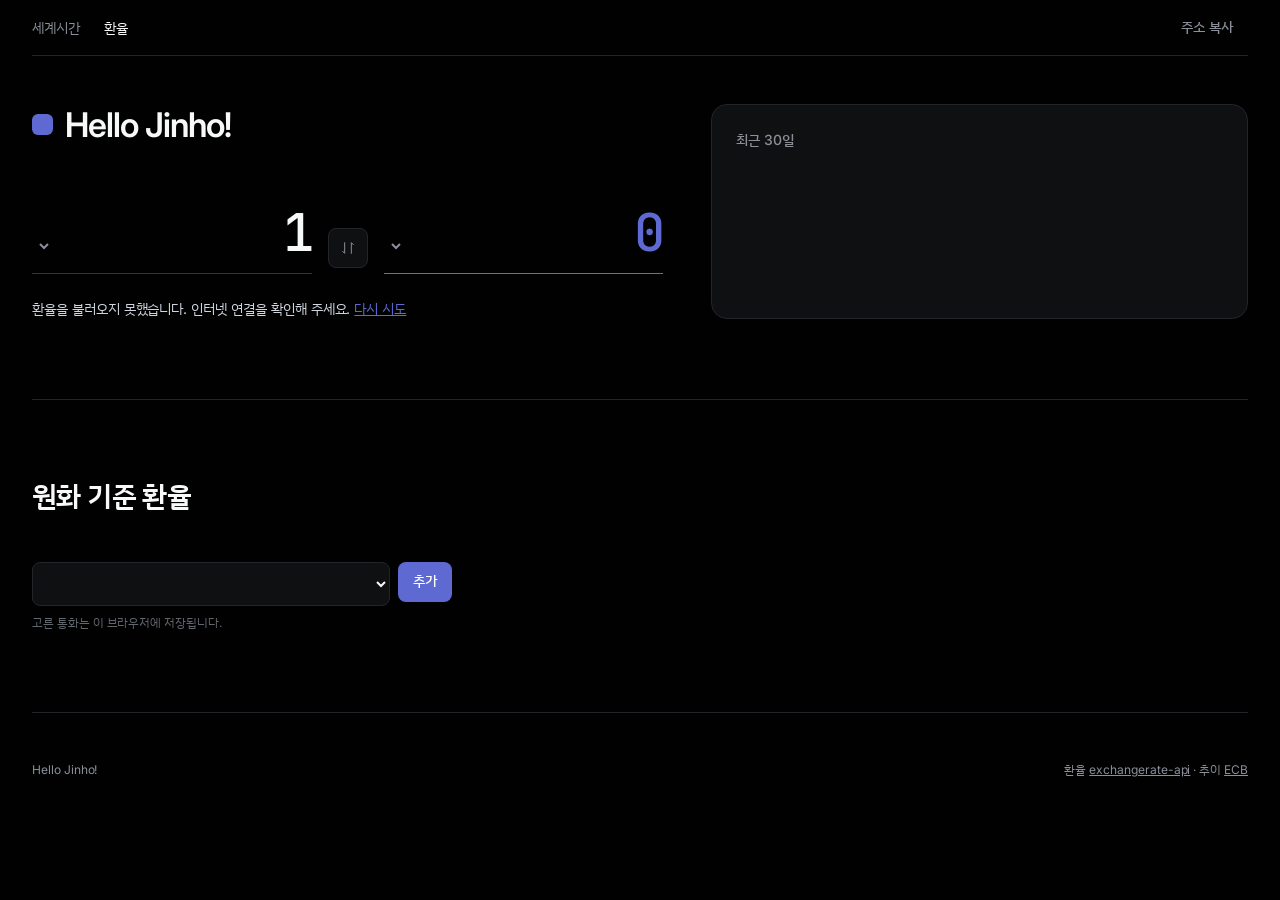
==== commit c599de32: "Take current rates from a source that updates on weekends ECB quotes only on business days, so on a " ====
--- a/exchange.html
+++ b/exchange.html
@@ -4,9 +4,10 @@
 <meta charset="utf-8">
 <meta name="viewport" content="width=device-width, initial-scale=1">
 <title>Hello Jinho!</title>
-<meta name="description" content="원화 기준 환율과 통화 변환. 유럽중앙은행 고시 기준.">
+<meta name="description" content="원화 기준 환율과 통화 변환. 주말 포함 매일 갱신.">
 <meta name="color-scheme" content="dark">
 <meta name="theme-color" content="#010102">
+<link rel="preconnect" href="https://open.er-api.com" crossorigin>
 <link rel="preconnect" href="https://api.frankfurter.dev" crossorigin>
 <link rel="preconnect" href="https://fonts.googleapis.com">
 <link rel="preconnect" href="https://fonts.gstatic.com" crossorigin>
@@ -86,7 +87,7 @@
   document.getElementById('chrome').innerHTML = M.nav('환율');
   document.getElementById('brand').innerHTML = M.brandMark();
   document.getElementById('pagefoot').innerHTML =
-    M.foot('환율 <a href="https://frankfurter.dev/">Frankfurter</a> · 유럽중앙은행 고시');
+    M.foot('환율 <a href="https://www.exchangerate-api.com">exchangerate-api</a> · 추이 <a href="https://frankfurter.dev/">ECB</a>');
   $('navActions').innerHTML =
     '<button type="button" class="btn btn-tertiary" id="copyUrl">주소 복사</button>';
   $('swap').innerHTML = M.icon('swap', 16);
@@ -106,6 +107,7 @@
   var krwPer = {};   // 통화 1단위당 원화
   var series = {};   // 통화별 30일 시계열 [[날짜, 원화], ...]
   var asOfDate = '';
+  var asOfStamp = null;   /* 최신 소스가 준 갱신 시각 (ms) */
   var available = [];
 
   function name(code) { return M.CURRENCY_NAMES[code] || code; }
@@ -174,8 +176,18 @@
     var one = convert(1, from, to);
     if (one === null) return;
     $('rateLine').innerHTML = '1 ' + from + ' = <b>' + M.num(one, M.rateDigits(one)) + '</b> ' + to;
-    var p = asOfDate.split('-');
-    $('asOf').textContent = '기준일 ' + (+p[1]) + '월 ' + (+p[2]) + '일 · 유럽중앙은행 고시';
+
+    if (asOfStamp) {
+      var d = new Date(asOfStamp);
+      var f = new Intl.DateTimeFormat('ko-KR', {
+        timeZone: 'Asia/Seoul', month: 'long', day: 'numeric',
+        hour: '2-digit', minute: '2-digit', hour12: false
+      });
+      $('asOf').textContent = '기준 ' + f.format(d) + ' · 하루 한 번 갱신';
+    } else if (asOfDate) {
+      var p = asOfDate.split('-');
+      $('asOf').textContent = '기준일 ' + (+p[1]) + '월 ' + (+p[2]) + '일 · 유럽중앙은행 고시';
+    }
   }
 
   /* ---------- 추이 ---------- */
@@ -334,24 +346,60 @@
             (series[code] = series[code] || []).push([date, krw / v]);
           });
         });
+        /* 과거는 ECB, 현재는 최신 소스이므로 마지막 점을 현재 값으로 이어 붙인다 */
+        if (asOfStamp) {
+          var today = new Date(asOfStamp).toISOString().slice(0, 10);
+          picks.forEach(function (code) {
+            var rows = series[code];
+            if (!rows || !krwPer[code]) return;
+            if (rows[rows.length - 1][0] === today) rows.pop();
+            rows.push([today, krwPer[code]]);
+          });
+        }
       })
       .catch(function () { series = {}; });
+  }
+
+  /* 현재 환율은 주말에도 갱신되는 exchangerate-api 를 쓴다. ECB 는 영업일만
+     고시해서 월요일 아침에 금요일 값이 그대로 나온다. 과거 30일치는 ECB 만
+     제공하므로 그래프는 계속 ECB 를 쓴다. */
+  var LIVE = 'https://open.er-api.com/v6/latest/USD';
+
+  function ratesFromUsdBase(r) {
+    var krw = r.KRW;
+    if (!krw) return null;
+    var out = { USD: krw };
+    Object.keys(r).forEach(function (code) {
+      if (code !== 'KRW' && r[code]) out[code] = krw / r[code];
+    });
+    return out;
   }
 
   function start() {
     $('fxError').hidden = true;
     Promise.all([
       M.getJSON(API + 'currencies'),
+      /* 최신 소스가 죽으면 ECB 로 되돌아간다 */
+      M.getJSON(LIVE).catch(function () { return null; }),
       M.getJSON(API + 'latest?base=EUR')
     ]).then(function (res) {
       available = Object.keys(res[0]);
-      asOfDate = res[1].date;
-      var eur = res[1].rates, krw = eur.KRW;
-      if (!krw) throw new Error('KRW 없음');
-      krwPer = { EUR: krw };
-      Object.keys(eur).forEach(function (code) {
-        if (code !== 'KRW') krwPer[code] = krw / eur[code];
-      });
+      var live = res[1], liveRates = live && live.rates ? ratesFromUsdBase(live.rates) : null;
+
+      if (liveRates) {
+        krwPer = liveRates;
+        asOfStamp = live.time_last_update_unix ? live.time_last_update_unix * 1000 : null;
+        asOfDate = '';
+      } else {
+        asOfDate = res[2].date;
+        asOfStamp = null;
+        var eur = res[2].rates, krw = eur.KRW;
+        if (!krw) throw new Error('KRW 없음');
+        krwPer = { EUR: krw };
+        Object.keys(eur).forEach(function (code) {
+          if (code !== 'KRW') krwPer[code] = krw / eur[code];
+        });
+      }
       picks = picks.filter(function (c) { return krwPer[c]; });
       if (!picks.length) picks = M.DEFAULT_CURRENCIES.filter(function (c) { return krwPer[c]; });
       fillSelects();
